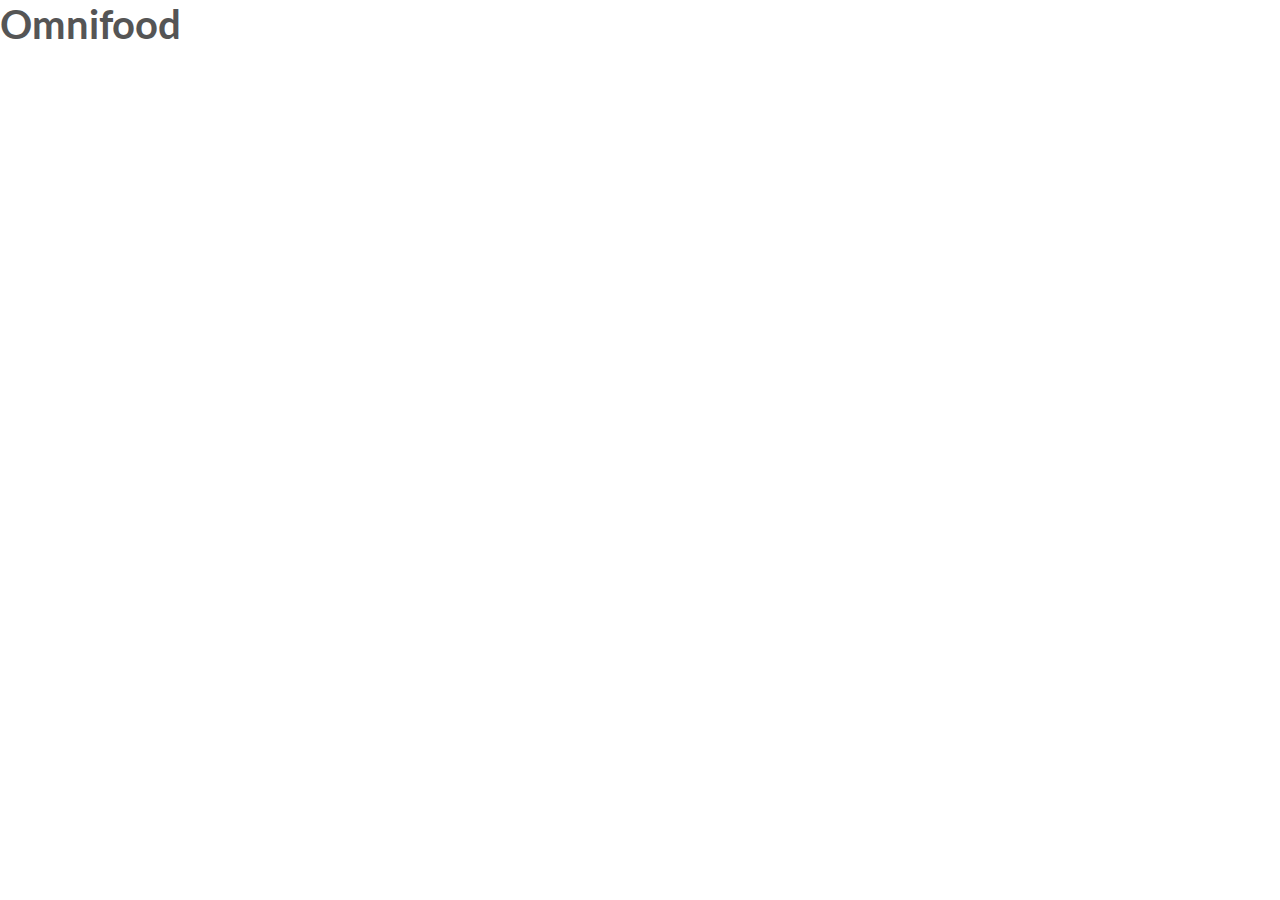
==== food website project/index.html @ 68718449 "created resources for food website project" ====
<!DOCTYPE html>
<html lang="en">

	<head>
		<link rel="stylesheet" type="text/css" href="vendors/css/nomralize.css">
		<link rel="stylesheet" type="text/css" href="resources/css/styles.css">
		<link rel="preconnect" href="https://fonts.gstatic.com">
		<link href="https://fonts.googleapis.com/css2?family=Lato:ital,wght@0,100;0,300;0,400;1,300&display=swap" rel="stylesheet">
		<title> Omnifood </title>
	</head>

	<body>
		<h1>Omnifood</h1>
	</body>

</html>
---- food website project/resources/css/styles.css ----
*{
	margin:0;
	padding:0;
	box-sizing:border-box;
}

html{
	background-color:#ffffff;
	color:#555;
	font-family: 'Lato';
	font-size:20px;
	font-weight:300;
	text-rendering:optimizeLegibility;
}
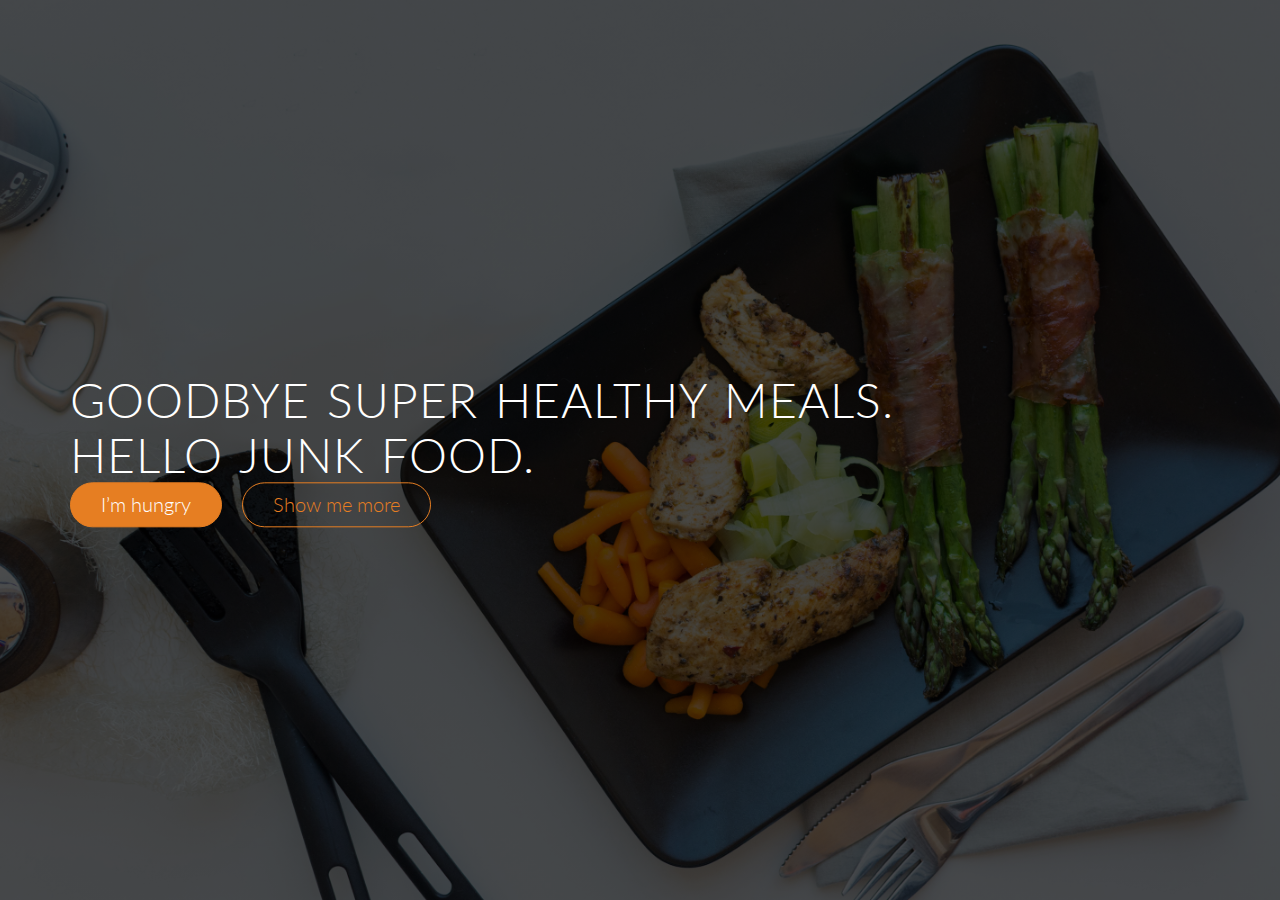
==== commit c1d77181: "updated headers" ====
--- a/food website project/index.html
+++ b/food website project/index.html
@@ -2,15 +2,23 @@
 <html lang="en">
 
 	<head>
-		<link rel="stylesheet" type="text/css" href="vendors/css/nomralize.css">
+		<link rel="stylesheet" type="text/css" href="vendors/css/normalize.css">
+		<link rel="stylesheet" type="text/css" href="vendors/css/grid.css">
 		<link rel="stylesheet" type="text/css" href="resources/css/styles.css">
 		<link rel="preconnect" href="https://fonts.gstatic.com">
 		<link href="https://fonts.googleapis.com/css2?family=Lato:ital,wght@0,100;0,300;0,400;1,300&display=swap" rel="stylesheet">
+
 		<title> Omnifood </title>
 	</head>
 
 	<body>
-		<h1>Omnifood</h1>
+		<header>
+			<div class="hero-text-box">
+					<h1>Goodbye super healthy meals. <br> Hello junk food.</h1>
+					<a class="btn btn-full" href="#	">I’m hungry</a>
+					<a class="btn btn-ghost" href="#">Show me more</a>
+			</div>
+		</header>
 	</body>
 
 </html>--- a/food website project/vendors/css/grid.css
+++ b/food website project/vendors/css/grid.css
@@ -0,0 +1,689 @@
+
+/*  SECTIONS  ============================================================================= */
+
+.section {
+	clear: both;
+	padding: 0px;
+	margin: 0px;
+}
+
+/*  GROUPING  ============================================================================= */
+
+.row {
+    zoom: 1; /* For IE 6/7 (trigger hasLayout) */
+}
+
+.row:before,
+.row:after {
+    content:"";
+    display:table;
+}
+.row:after {
+    clear:both;
+}
+
+/*  GRID COLUMN SETUP   ==================================================================== */
+
+.col {
+	display: block;
+	float:left;
+	margin: 1% 0 1% 1.6%;
+}
+
+.col:first-child { margin-left: 0; } /* all browsers except IE6 and lower */
+
+
+/*  REMOVE MARGINS AS ALL GO FULL WIDTH AT 480 PIXELS */
+
+@media only screen and (max-width: 480px) {
+	.col { 
+		/*margin: 1% 0 1% 0%;*/
+        margin: 0;
+	}
+}
+
+
+/*  GRID OF TWO   ============================================================================= */
+
+
+.span-2-of-2 {
+	width: 100%;
+}
+
+.span-1-of-2 {
+	width: 49.2%;
+}
+
+/*  GO FULL WIDTH AT LESS THAN 480 PIXELS */
+
+@media only screen and (max-width: 480px) {
+	.span-2-of-2 {
+		width: 100%; 
+	}
+	.span-1-of-2 {
+		width: 100%; 
+	}
+}
+
+
+/*  GRID OF THREE   ============================================================================= */
+
+	
+.span-3-of-3 {
+	width: 100%; 
+}
+
+.span-2-of-3 {
+	width: 66.13%; 
+}
+
+.span-1-of-3 {
+	width: 32.26%; 
+}
+
+
+/*  GO FULL WIDTH AT LESS THAN 480 PIXELS */
+
+@media only screen and (max-width: 480px) {
+	.span-3-of-3 {
+		width: 100%; 
+	}
+	.span-2-of-3 {
+		width: 100%; 
+	}
+	.span-1-of-3 {
+		width: 100%;
+	}
+}
+
+/*  GRID OF FOUR   ============================================================================= */
+
+	
+.span-4-of-4 {
+	width: 100%; 
+}
+
+.span-3-of-4 {
+	width: 74.6%; 
+}
+
+.span-2-of-4 {
+	width: 49.2%; 
+}
+
+.span-1-of-4 {
+	width: 23.8%; 
+}
+
+
+/*  GO FULL WIDTH AT LESS THAN 480 PIXELS */
+
+@media only screen and (max-width: 480px) {
+	.span-4-of-4 {
+		width: 100%; 
+	}
+	.span-3-of-4 {
+		width: 100%; 
+	}
+	.span-2-of-4 {
+		width: 100%; 
+	}
+	.span-1-of-4 {
+		width: 100%; 
+	}
+}
+
+
+/*  GRID OF FIVE   ============================================================================= */
+
+	
+.span-5-of-5 {
+	width: 100%;
+}
+
+.span-4-of-5 {
+  	width: 79.68%; 
+}
+
+.span-3-of-5 {
+  	width: 59.36%; 
+}
+
+.span-2-of-5 {
+  	width: 39.04%;
+}
+
+.span-1-of-5 {
+  	width: 18.72%;
+}
+
+
+/*  GO FULL WIDTH AT LESS THAN 480 PIXELS */
+
+@media only screen and (max-width: 480px) {
+	.span-5-of-5 {
+		width: 100%; 
+	}
+	.span-4-of-5 {
+		width: 100%; 
+	}
+	.span-3-of-5 {
+		width: 100%; 
+	}
+	.span-2-of-5 {
+		width: 100%; 
+	}
+	.span-1-of-5 {
+		width: 100%; 
+	}
+}
+
+
+/*  GRID OF SIX   ============================================================================= */
+
+
+.span-6-of-6 {
+	width: 100%;
+}
+
+.span-5-of-6 {
+  	width: 83.06%;
+}
+
+.span-4-of-6 {
+  	width: 66.13%;
+}
+
+.span-3-of-6 {
+  	width: 49.2%;
+}
+
+.span-2-of-6 {
+  	width: 32.26%;
+}
+
+.span-1-of-6 {
+  	width: 15.33%;
+}
+
+
+/*  GO FULL WIDTH AT LESS THAN 480 PIXELS */
+
+@media only screen and (max-width: 480px) {
+	.span-6-of-6 {
+		width: 100%; 
+	}
+	.span-5-of-6 {
+		width: 100%; 
+	}
+	.span-4-of-6 {
+		width: 100%; 
+	}
+	.span-3-of-6 {
+		width: 100%; 
+	}
+	.span-2-of-6 {
+		width: 100%; 
+	}
+	.span-1-of-6 {
+		width: 100%; 
+	}
+}
+
+
+
+/*  GRID OF SEVEN   ============================================================================= */
+
+
+.span-7-of-7 {
+	width: 100%;
+}
+
+.span-6-of-7 {
+	width: 85.48%;
+}
+
+.span-5-of-7 {
+  	width: 70.97%;
+}
+
+.span-4-of-7 {
+  	width: 56.45%;
+}
+
+.span-3-of-7 {
+  	width: 41.94%;
+}
+
+.span-2-of-7 {
+  	width: 27.42%;
+}
+
+.span-1-of-7 {
+  	width: 12.91%;
+}
+
+
+/*  GO FULL WIDTH AT LESS THAN 480 PIXELS */
+
+@media only screen and (max-width: 480px) {
+	.span-7-of-7 {
+		width: 100%; 
+	}
+	.span-6-of-7 {
+		width: 100%; 
+	}
+	.span-5-of-7 {
+		width: 100%; 
+	}
+	.span-4-of-7 {
+		width: 100%; 
+	}
+	.span-3-of-7 {
+		width: 100%; 
+	}
+	.span-2-of-7 {
+		width: 100%; 
+	}
+	.span-1-of-7 {
+		width: 100%; 
+	}
+}
+
+
+/*  GRID OF EIGHT   ============================================================================= */
+
+	
+.span-8-of-8 {
+	width: 100%;
+}
+
+.span-7-of-8 {
+	width: 87.3%; 
+}
+
+.span-6-of-8 {
+	width: 74.6%; 
+}
+
+.span-5-of-8 {
+	width: 61.9%; 
+}
+
+.span-4-of-8 {
+	width: 49.2%; 
+}
+
+.span-3-of-8 {
+	width: 36.5%;
+}
+
+.span-2-of-8 {
+	width: 23.8%; 
+}
+
+.span-1-of-8 {
+	width: 11.1%; 
+}
+
+
+/*  GO FULL WIDTH AT LESS THAN 480 PIXELS */
+
+@media only screen and (max-width: 480px) {
+	.span-8-of-8 {
+		width: 100%; 
+	}
+	.span-7-of-8 {
+		width: 100%; 
+	}
+	.span-6-of-8 {
+		width: 100%; 
+	}
+	.span-5-of-8 {
+		width: 100%; 
+	}
+	.span-4-of-8 {
+		width: 100%; 
+	}
+	.span-3-of-8 {
+		width: 100%; 
+	}
+	.span-2-of-8 {
+		width: 100%; 
+	}
+	.span-1-of-8 {
+		width: 100%; 
+	}
+}
+
+
+/*  GRID OF NINE   ============================================================================= */
+
+
+.span-9-of-9 {
+	width: 100%;
+}
+
+.span-8-of-9 {
+	width: 88.71%;
+}
+
+.span-7-of-9 {
+	width: 77.42%; 
+}
+
+.span-6-of-9 {
+	width: 66.13%; 
+}
+
+.span-5-of-9 {
+	width: 54.84%; 
+}
+
+.span-4-of-9 {
+	width: 43.55%; 
+}
+
+.span-3-of-9 {
+	width: 32.26%;
+}
+
+.span-2-of-9 {
+	width: 20.97%; 
+}
+
+.span-1-of-9 {
+	width: 9.68%; 
+}
+
+
+/*  GO FULL WIDTH AT LESS THAN 480 PIXELS */
+
+@media only screen and (max-width: 480px) {
+	.span-9-of-9 {
+		width: 100%; 
+	}
+	.span-8-of-9 {
+		width: 100%; 
+	}
+	.span-7-of-9 {
+		width: 100%; 
+	}
+	.span-6-of-9 {
+		width: 100%; 
+	}
+	.span-5-of-9 {
+		width: 100%; 
+	}
+	.span-4-of-9 {
+		width: 100%; 
+	}
+	.span-3-of-9 {
+		width: 100%; 
+	}
+	.span-2-of-9 {
+		width: 100%; 
+	}
+	.span-1-of-9 {
+		width: 100%; 
+	}
+}
+
+
+/*  GRID OF TEN   ============================================================================= */
+
+
+.span-10-of-10 {
+	width: 100%;
+}
+
+.span-9-of-10 {
+	width: 89.84%;
+}
+
+.span-8-of-10 {
+	width: 79.68%;
+}
+
+.span-7-of-10 {
+	width: 69.52%; 
+}
+
+.span-6-of-10 {
+	width: 59.36%; 
+}
+
+.span-5-of-10 {
+	width: 49.2%; 
+}
+
+.span-4-of-10 {
+	width: 39.04%; 
+}
+
+.span-3-of-10 {
+	width: 28.88%;
+}
+
+.span-2-of-10 {
+	width: 18.72%; 
+}
+
+.span-1-of-10 {
+	width: 8.56%; 
+}
+
+
+/*  GO FULL WIDTH AT LESS THAN 480 PIXELS */
+
+@media only screen and (max-width: 480px) {
+	.span-10-of-10 {
+		width: 100%; 
+	}
+	.span-9-of-10 {
+		width: 100%; 
+	}
+	.span-8-of-10 {
+		width: 100%; 
+	}
+	.span-7-of-10 {
+		width: 100%; 
+	}
+	.span-6-of-10 {
+		width: 100%; 
+	}
+	.span-5-of-10 {
+		width: 100%; 
+	}
+	.span-4-of-10 {
+		width: 100%; 
+	}
+	.span-3-of-10 {
+		width: 100%; 
+	}
+	.span-2-of-10 {
+		width: 100%; 
+	}
+	.span-1-of-10 {
+		width: 100%; 
+	}
+}
+
+
+/*  GRID OF ELEVEN   ============================================================================= */
+
+.span-11-of-11 {
+	width: 100%;
+}
+
+.span-10-of-11 {
+	width: 90.76%;
+}
+
+.span-9-of-11 {
+	width: 81.52%;
+}
+
+.span-8-of-11 {
+	width: 72.29%;
+}
+
+.span-7-of-11 {
+	width: 63.05%; 
+}
+
+.span-6-of-11 {
+	width: 53.81%; 
+}
+
+.span-5-of-11 {
+	width: 44.58%; 
+}
+
+.span-4-of-11 {
+	width: 35.34%; 
+}
+
+.span-3-of-11 {
+	width: 26.1%;
+}
+
+.span-2-of-11 {
+	width: 16.87%; 
+}
+
+.span-1-of-11 {
+	width: 7.63%; 
+}
+
+
+/*  GO FULL WIDTH AT LESS THAN 480 PIXELS */
+
+@media only screen and (max-width: 480px) {
+	.span-11-of-11 {
+		width: 100%; 
+	}
+	.span-10-of-11 {
+		width: 100%; 
+	}
+	.span-9-of-11 {
+		width: 100%; 
+	}
+	.span-8-of-11 {
+		width: 100%; 
+	}
+	.span-7-of-11 {
+		width: 100%; 
+	}
+	.span-6-of-11 {
+		width: 100%; 
+	}
+	.span-5-of-11 {
+		width: 100%; 
+	}
+	.span-4-of-11 {
+		width: 100%; 
+	}
+	.span-3-of-11 {
+		width: 100%; 
+	}
+	.span-2-of-11 {
+		width: 100%; 
+	}
+	.span-1-of-11 {
+		width: 100%; 
+	}
+}
+
+
+/*  GRID OF TWELVE   ============================================================================= */
+
+.span-12-of-12 {
+	width: 100%;
+}
+
+.span-11-of-12 {
+	width: 91.53%;
+}
+
+.span-10-of-12 {
+	width: 83.06%;
+}
+
+.span-9-of-12 {
+	width: 74.6%;
+}
+
+.span-8-of-12 {
+	width: 66.13%;
+}
+
+.span-7-of-12 {
+	width: 57.66%; 
+}
+
+.span-6-of-12 {
+	width: 49.2%; 
+}
+
+.span-5-of-12 {
+	width: 40.73%; 
+}
+
+.span-4-of-12 {
+	width: 32.26%; 
+}
+
+.span-3-of-12 {
+	width: 23.8%;
+}
+
+.span-2-of-12 {
+	width: 15.33%; 
+}
+
+.span-1-of-12 {
+	width: 6.86%; 
+}
+
+
+/*  GO FULL WIDTH AT LESS THAN 480 PIXELS */
+
+@media only screen and (max-width: 480px) {
+	.span-12-of-12 {
+		width: 100%; 
+	}
+	.span-11-of-12 {
+		width: 100%; 
+	}
+	.span-10-of-12 {
+		width: 100%; 
+	}
+	.span-9-of-12 {
+		width: 100%; 
+	}
+	.span-8-of-12 {
+		width: 100%; 
+	}
+	.span-7-of-12 {
+		width: 100%; 
+	}
+	.span-6-of-12 {
+		width: 100%; 
+	}
+	.span-5-of-12 {
+		width: 100%; 
+	}
+	.span-4-of-12 {
+		width: 100%; 
+	}
+	.span-3-of-12 {
+		width: 100%; 
+	}
+	.span-2-of-12 {
+		width: 100%; 
+	}
+	.span-1-of-12 {
+		width: 100%; 
+	}
+}--- a/food website project/resources/css/styles.css
+++ b/food website project/resources/css/styles.css
@@ -11,4 +11,74 @@
 	font-size:20px;
 	font-weight:300;
 	text-rendering:optimizeLegibility;
+}
+
+.row{
+	max-width:1140px;
+	margin:0 auto;
+}
+
+header{
+	background-image:linear-gradient(rgba(0,0,0,0.7), rgba(0,0,0,0.7)),url(img/hero.jpg);
+	background-size:cover;
+	background-position:center;
+	height:100vh;
+}
+
+.hero-text-box{
+	position:absolute;
+	width: 1140px;
+	top: 50%;
+	left:50%;
+	transform: translate(-50%,-50%);
+}
+
+h1{
+	margin:0 20px 0 0;
+	color:#fff;
+	font-size:240%;
+	font-weight:300;
+	text-transform:uppercase;
+	letter-spacing: 1px;
+	word-spacing: 3px;
+}
+
+.btn:link,
+.btn:visited {
+	display: inline-block;
+	padding: 10px 30px;
+	font-weight:300;
+	text-decoration:none;
+	border-radius:200px;
+	border:1px solid #e67e22;
+	transition:background-color 0.2s, border 0.2s, color 0.2s;
+}
+
+
+.btn-full:link,
+.btn-full:visited {
+	background-color:#e67e22;
+	color:#fff;
+	margin-right: 15px;
+}
+
+.btn-ghost:link,
+.btn-ghost:visited {
+	color:#e67e22;
+}
+
+.btn:hover,
+.btn:active {
+	background-color:#cf6d17;
+}
+
+.btn-full:hover,
+.btn-full:active {
+	border:1px solid #cf6d17;
+}
+
+.btn-ghost:hover,
+.btn-ghost:active {
+	border:1px solid #cf6d17;
+	color:#fff;
 }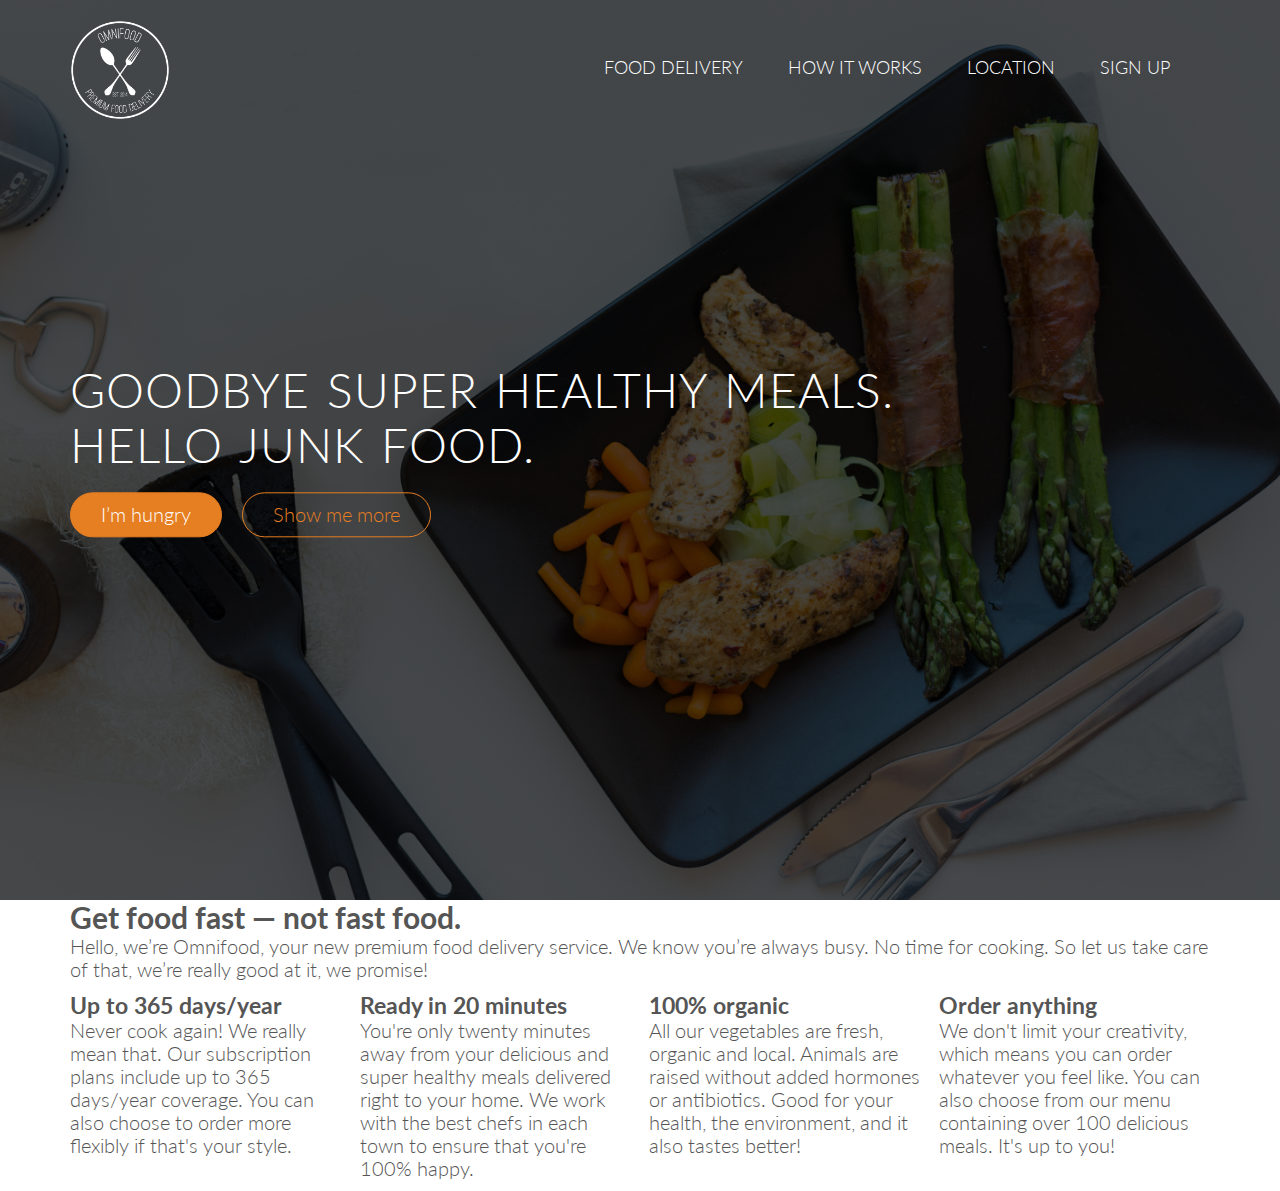
==== commit f6013e0a: "added section" ====
--- a/food website project/index.html
+++ b/food website project/index.html
@@ -13,12 +13,79 @@
 
 	<body>
 		<header>
+			<nav>
+				<div class="row">
+					<img src="resources/img/logo-white.png" alt="Omnifood logo" class="logo">
+						<ul class ="main-nav">
+							<li><a href="#">Food Delivery</a></li>
+							<li><a href="#">How it Works</a></li>
+							<li><a href="#">Location</a></li>
+							<li><a href="#">Sign up</a></li>
+						</ul>
+				</div>
+			</nav>
 			<div class="hero-text-box">
 					<h1>Goodbye super healthy meals. <br> Hello junk food.</h1>
 					<a class="btn btn-full" href="#	">I’m hungry</a>
 					<a class="btn btn-ghost" href="#">Show me more</a>
 			</div>
 		</header>
+
+		<section class="section-features">
+			<div class="row">
+				<h2>Get food fast &mdash; not fast food.</h2>
+				<p class="long-copy">Hello, we’re Omnifood, your new premium food delivery service. We know you’re always busy. No time for cooking. So let us take care of that, we’re really good at it, we promise!
+				</p>
+			</div>
+
+			<div class="row">
+				<div class="col span-1-of-4">
+					<h3>Up to 365 days/year</h3>
+					<p>
+						Never cook again! We really mean that. Our subscription plans include up to 365 days/year coverage. You can also choose to order more flexibly if that's your style.
+					</p>
+				</div>
+					
+				<div class="col  span-1-of-4">
+					<h3>Ready in 20 minutes</h3>
+					<p>
+						You're only twenty minutes away from your delicious and super healthy meals delivered right to your home. We work with the best chefs in each town to ensure that you're 100% happy.
+					</p>
+				</div>
+
+				<div class="col  span-1-of-4">
+					<h3>100% organic</h3>
+					<p>
+						All our vegetables are fresh, organic and local. Animals are raised without added hormones or antibiotics. Good for your health, the environment, and it also tastes better!
+					</p>
+				</div>
+
+				<div class="col  span-1-of-4">
+					<h3>Order anything</h3>
+					<p>
+						We don't limit your creativity, which means you can order whatever you feel like. You can also choose from our menu containing over 100 delicious meals. It's up to you!
+					</p>
+				</div>
+			</div>
+		</section>
 	</body>
 
-</html>+</html>
+
+<!--
+	Title: Get food fast — not fast food.
+
+
+
+
+
+
+
+
+
+
+
+
+
+
+-->--- a/food website project/resources/css/styles.css
+++ b/food website project/resources/css/styles.css
@@ -1,3 +1,6 @@
+/* -------------------------------------------- */
+/* Basic Setup */
+/* -------------------------------------------- */
 *{
 	margin:0;
 	padding:0;
@@ -13,10 +16,18 @@
 	text-rendering:optimizeLegibility;
 }
 
+/* -------------------------------------------- */
+/* Reusable components */
+/* -------------------------------------------- */
+
 .row{
 	max-width:1140px;
 	margin:0 auto;
 }
+
+/* -------------------------------------------- */
+/* Headers */
+/* -------------------------------------------- */
 
 header{
 	background-image:linear-gradient(rgba(0,0,0,0.7), rgba(0,0,0,0.7)),url(img/hero.jpg);
@@ -34,7 +45,7 @@
 }
 
 h1{
-	margin:0 20px 0 0;
+	margin:0 0 20px 0;
 	color:#fff;
 	font-size:240%;
 	font-weight:300;
@@ -43,6 +54,43 @@
 	word-spacing: 3px;
 }
 
+.logo{
+	height:100px;
+	width: auto;
+	float:left;
+	margin-top: 20px;
+}
+
+.main-nav{
+	margin-top: 55px;
+	float:right;
+	list-style:none;
+}
+
+.main-nav li{
+	display:inline-block;
+	margin-right:40px;
+}
+
+.main-nav li a:link,
+.main-nav li a:visited{
+	color:#fff;
+	text-decoration:none;
+	text-transform:uppercase;
+	font-size:90%;
+	border-bottom:2px solid transparent;
+	padding: 8px 0;
+	transition:border-bottom 0.2s;
+}
+
+.main-nav li a:hover,
+.main-nav li a:active{
+	border-bottom:2px solid #e67e22;
+}
+
+/* -------------------------------------------- */
+/* Buttons */
+/* -------------------------------------------- */
 .btn:link,
 .btn:visited {
 	display: inline-block;
@@ -81,4 +129,5 @@
 .btn-ghost:active {
 	border:1px solid #cf6d17;
 	color:#fff;
-}+}
+
